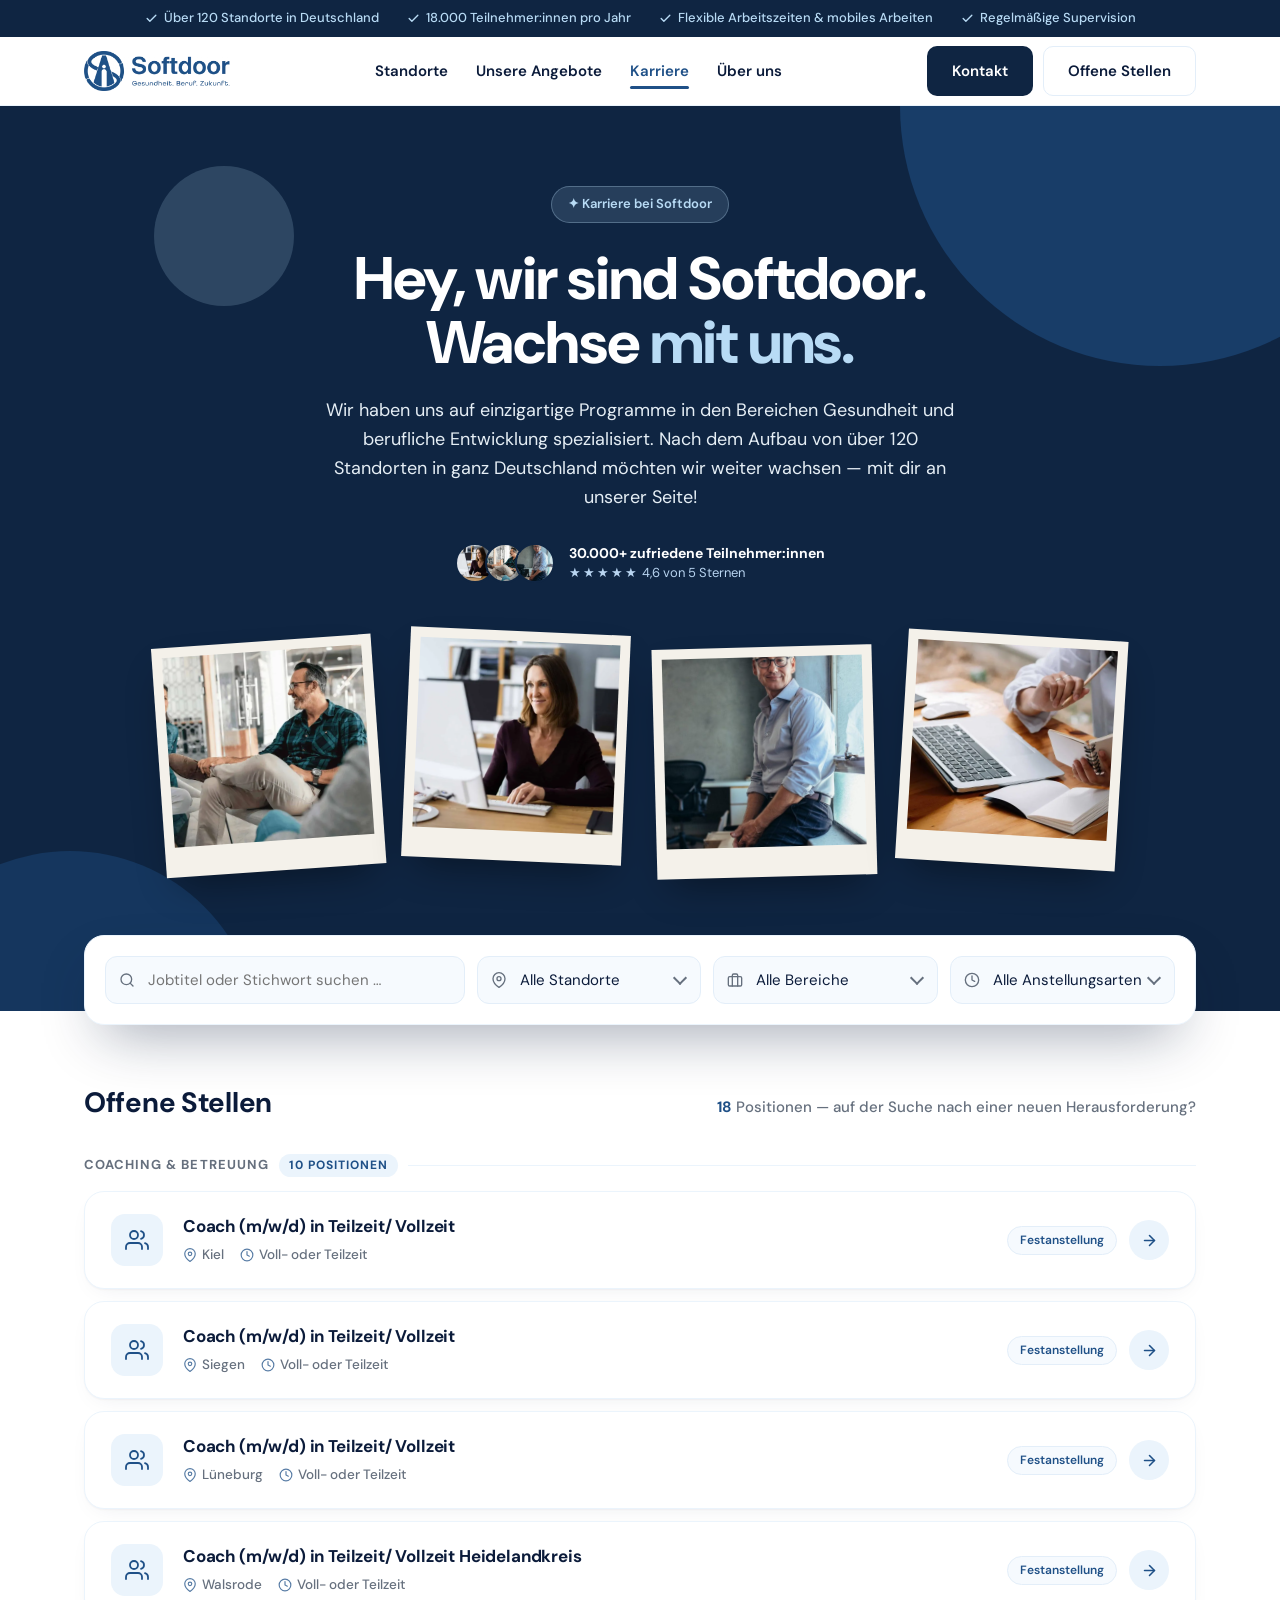
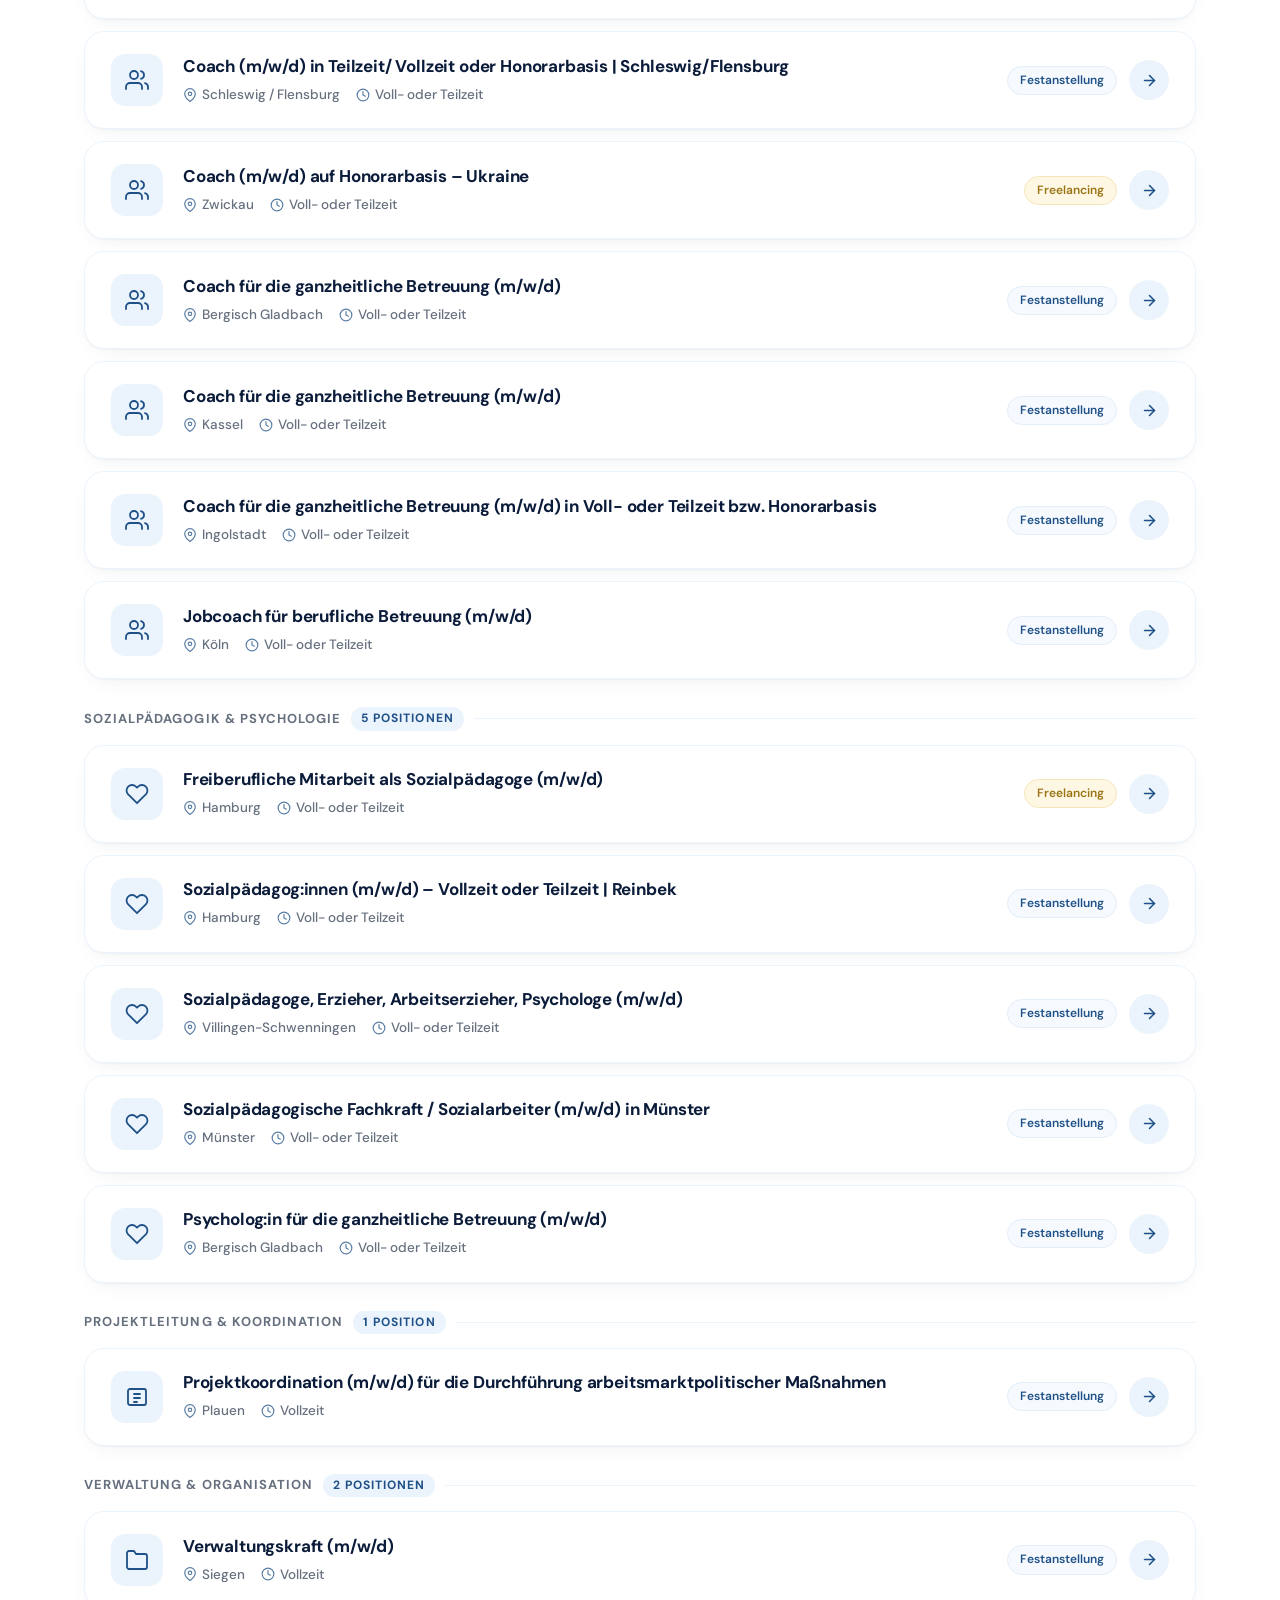
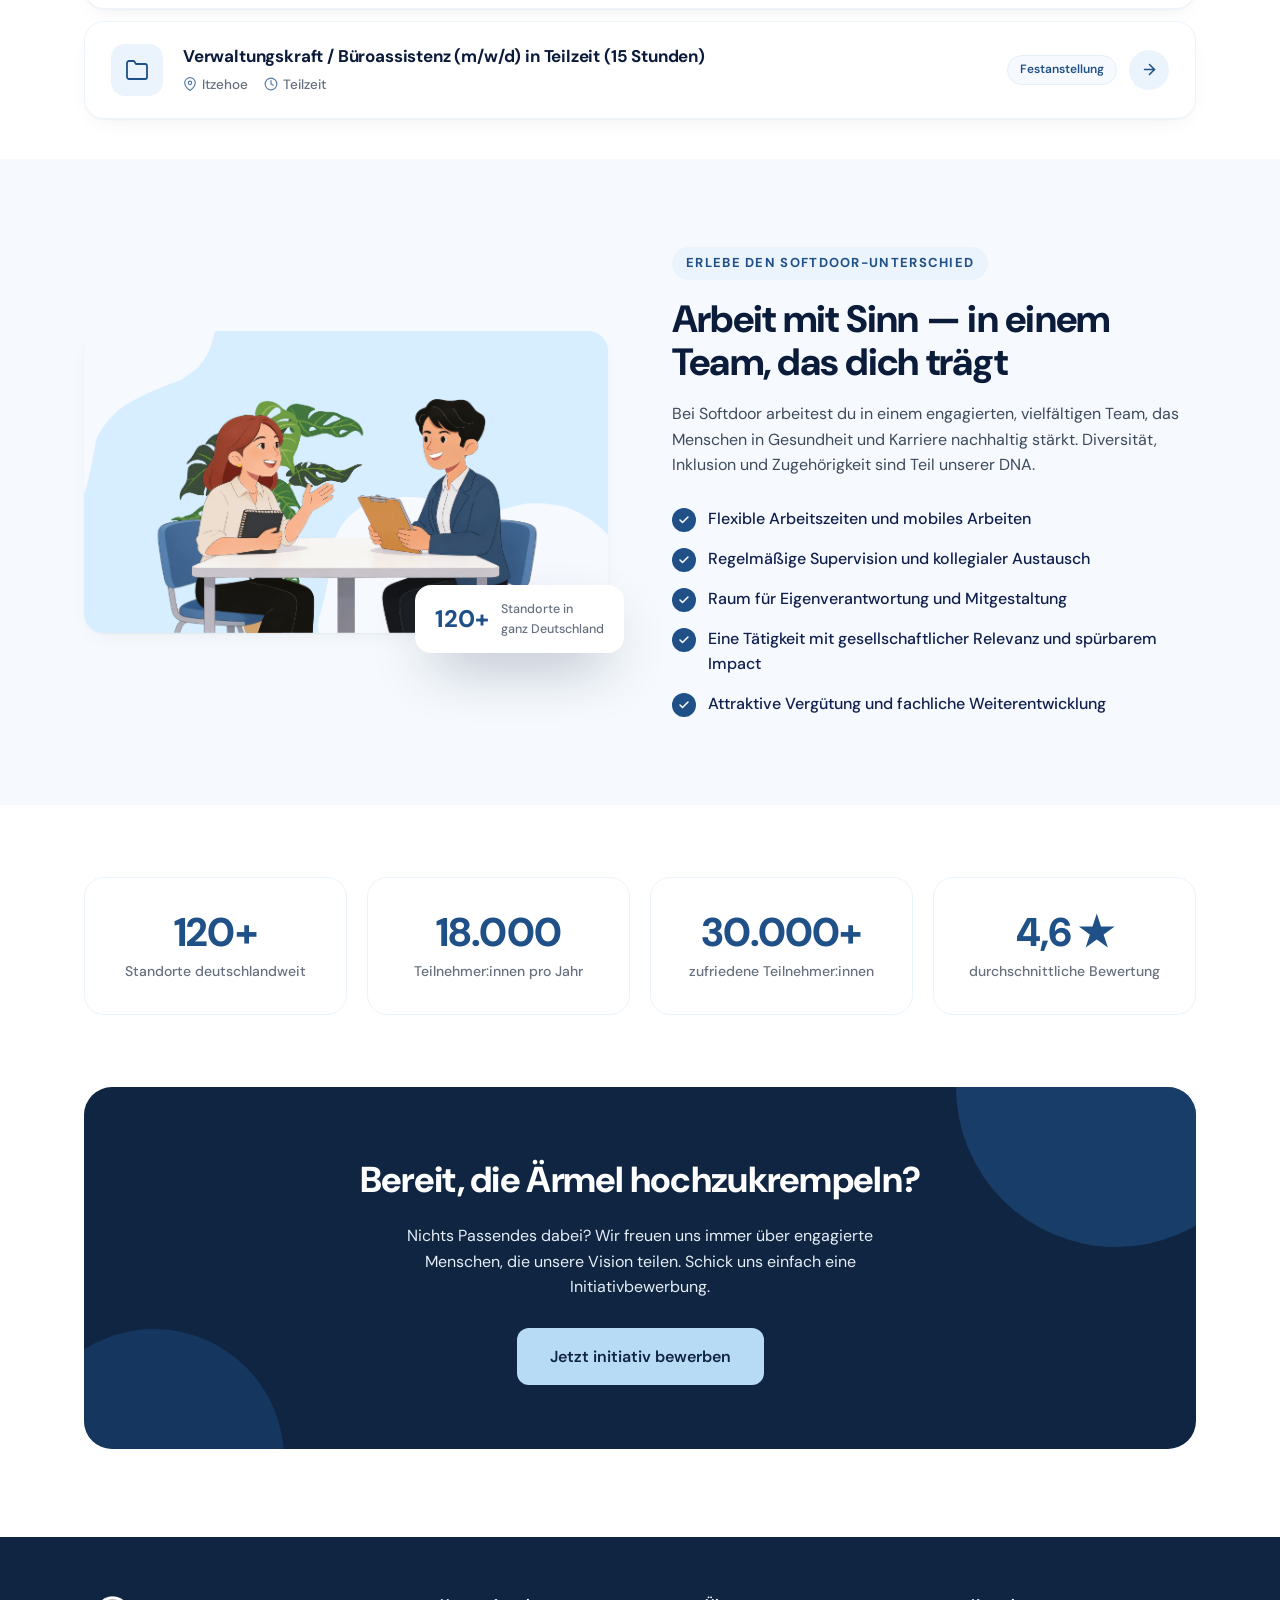
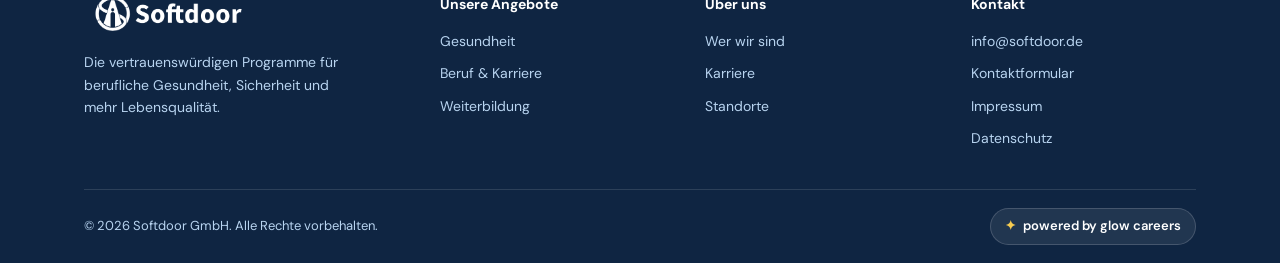
==== index.html @ ad505d50 "Softdoor Karriereseiten-Demo + Präsentation (Glow Careers) Co-Authored-By: Claude Fable 5 <noreply@a" ====
<!DOCTYPE html>
<html lang="de">
<head>
  <meta charset="UTF-8">
  <meta name="viewport" content="width=device-width, initial-scale=1.0">
  <title>Karriere bei Softdoor — Offene Stellen</title>
  <meta name="description" content="Werde Teil von Softdoor: Offene Stellen in Coaching, Sozialpädagogik, Psychologie und Verwaltung an über 120 Standorten in Deutschland.">
  <link rel="icon" type="image/png" href="assets/favicon.png">
  <link rel="preconnect" href="https://fonts.googleapis.com">
  <link rel="preconnect" href="https://fonts.gstatic.com" crossorigin>
  <link rel="stylesheet" href="https://fonts.googleapis.com/css2?family=DM+Sans:wght@400;500;600;700;800&display=swap">
  <link rel="stylesheet" href="styles.css">
</head>
<body>

  <!-- Topbar -->
  <div class="topbar">
    <div class="container">
      <span><svg viewBox="0 0 24 24" fill="none" stroke="currentColor" stroke-width="2.5" stroke-linecap="round" stroke-linejoin="round"><polyline points="20 6 9 17 4 12"/></svg> Über 120 Standorte in Deutschland</span>
      <span><svg viewBox="0 0 24 24" fill="none" stroke="currentColor" stroke-width="2.5" stroke-linecap="round" stroke-linejoin="round"><polyline points="20 6 9 17 4 12"/></svg> 18.000 Teilnehmer:innen pro Jahr</span>
      <span><svg viewBox="0 0 24 24" fill="none" stroke="currentColor" stroke-width="2.5" stroke-linecap="round" stroke-linejoin="round"><polyline points="20 6 9 17 4 12"/></svg> Flexible Arbeitszeiten &amp; mobiles Arbeiten</span>
      <span><svg viewBox="0 0 24 24" fill="none" stroke="currentColor" stroke-width="2.5" stroke-linecap="round" stroke-linejoin="round"><polyline points="20 6 9 17 4 12"/></svg> Regelmäßige Supervision</span>
    </div>
  </div>

  <!-- Navigation -->
  <nav class="nav">
    <div class="container">
      <a class="nav-logo" href="https://softdoor.de/" title="Zur Softdoor Hauptseite">
        <img src="assets/logo.webp" alt="Softdoor — Gesundheit. Beruf. Zukunft.">
      </a>
      <div class="nav-links">
        <a href="https://softdoor.de/standorte">Standorte</a>
        <a href="https://softdoor.de/unsere-angebote">Unsere Angebote</a>
        <a class="active" href="index.html">Karriere</a>
        <a href="https://softdoor.de/ueber-uns">Über uns</a>
      </div>
      <div class="nav-actions">
        <a class="btn btn-navy" href="https://softdoor.de/kontakt">Kontakt</a>
        <a class="btn btn-outline" href="#stellen">Offene Stellen</a>
      </div>
    </div>
  </nav>

  <!-- Hero -->
  <header class="hero">
    <div class="hero-circle c1"></div>
    <div class="hero-circle c2"></div>
    <div class="hero-circle c3"></div>
    <div class="container hero-inner">
      <span class="hero-badge">✦ Karriere bei Softdoor</span>
      <h1>Hey, wir sind Softdoor.<br>Wachse <em>mit uns.</em></h1>
      <p class="lead">Wir haben uns auf einzigartige Programme in den Bereichen Gesundheit und berufliche Entwicklung spezialisiert. Nach dem Aufbau von über 120 Standorten in ganz Deutschland möchten wir weiter wachsen — mit dir an unserer Seite!</p>
      <div class="hero-proof">
        <div class="hero-avatars">
          <img src="assets/team1.webp" alt="">
          <img src="assets/team2.webp" alt="">
          <img src="assets/team4.jpg" alt="">
        </div>
        <div class="hero-proof-text">
          <strong>30.000+ zufriedene Teilnehmer:innen</strong>
          <span class="stars">★★★★★</span> <span>4,6 von 5 Sternen</span>
        </div>
      </div>
      <div class="hero-photos">
        <div class="polaroid"><img src="assets/team2.webp" alt="Coaching-Gespräch bei Softdoor"></div>
        <div class="polaroid"><img src="assets/team1.webp" alt="Arbeiten bei Softdoor"></div>
        <div class="polaroid"><img src="assets/team4.jpg" alt="Softdoor Teammitglied"></div>
        <div class="polaroid"><img src="assets/team3.webp" alt="Softdoor Team"></div>
      </div>
    </div>
  </header>

  <!-- Filter -->
  <div class="container filterwrap" id="stellen">
    <div class="filterbar">
      <div class="field is-text">
        <svg viewBox="0 0 24 24" fill="none" stroke="currentColor" stroke-width="2" stroke-linecap="round" stroke-linejoin="round"><circle cx="11" cy="11" r="8"/><line x1="21" y1="21" x2="16.65" y2="16.65"/></svg>
        <input type="search" id="f-search" placeholder="Jobtitel oder Stichwort suchen …">
      </div>
      <div class="field">
        <svg viewBox="0 0 24 24" fill="none" stroke="currentColor" stroke-width="2" stroke-linecap="round" stroke-linejoin="round"><path d="M21 10c0 7-9 13-9 13s-9-6-9-13a9 9 0 0 1 18 0z"/><circle cx="12" cy="10" r="3"/></svg>
        <select id="f-city"><option value="">Alle Standorte</option></select>
      </div>
      <div class="field">
        <svg viewBox="0 0 24 24" fill="none" stroke="currentColor" stroke-width="2" stroke-linecap="round" stroke-linejoin="round"><rect x="2" y="7" width="20" height="14" rx="2"/><path d="M16 21V5a2 2 0 0 0-2-2h-4a2 2 0 0 0-2 2v16"/></svg>
        <select id="f-dept"><option value="">Alle Bereiche</option></select>
      </div>
      <div class="field">
        <svg viewBox="0 0 24 24" fill="none" stroke="currentColor" stroke-width="2" stroke-linecap="round" stroke-linejoin="round"><circle cx="12" cy="12" r="10"/><polyline points="12 6 12 12 16 14"/></svg>
        <select id="f-type"><option value="">Alle Anstellungsarten</option></select>
      </div>
    </div>
  </div>

  <!-- Stellenliste -->
  <main class="jobs-section">
    <div class="container">
      <div class="jobs-head">
        <h2>Offene Stellen</h2>
        <span class="jobs-count"><strong id="job-count">0</strong> Positionen — auf der Suche nach einer neuen Herausforderung?</span>
      </div>
      <div id="job-groups"></div>
      <div class="jobs-empty" id="jobs-empty" style="display:none">
        <strong>Keine passende Stelle gefunden</strong>
        Versuche es mit anderen Filtern — oder schick uns eine Initiativbewerbung.
      </div>
    </div>
  </main>

  <!-- Warum Softdoor -->
  <section class="benefits">
    <div class="container">
      <div class="benefits-art reveal">
        <img src="assets/illu-coaching.png" alt="Coaching bei Softdoor — Illustration">
        <div class="float-badge">
          <span class="num">120+</span>
          <span class="lbl">Standorte in<br>ganz Deutschland</span>
        </div>
      </div>
      <div class="reveal">
        <span class="kicker">Erlebe den Softdoor-Unterschied</span>
        <h2>Arbeit mit Sinn — in einem Team, das dich trägt</h2>
        <p>Bei Softdoor arbeitest du in einem engagierten, vielfältigen Team, das Menschen in Gesundheit und Karriere nachhaltig stärkt. Diversität, Inklusion und Zugehörigkeit sind Teil unserer DNA.</p>
        <ul class="check-list">
          <li><span class="check"><svg viewBox="0 0 24 24" fill="none" stroke="currentColor" stroke-width="3" stroke-linecap="round" stroke-linejoin="round"><polyline points="20 6 9 17 4 12"/></svg></span> Flexible Arbeitszeiten und mobiles Arbeiten</li>
          <li><span class="check"><svg viewBox="0 0 24 24" fill="none" stroke="currentColor" stroke-width="3" stroke-linecap="round" stroke-linejoin="round"><polyline points="20 6 9 17 4 12"/></svg></span> Regelmäßige Supervision und kollegialer Austausch</li>
          <li><span class="check"><svg viewBox="0 0 24 24" fill="none" stroke="currentColor" stroke-width="3" stroke-linecap="round" stroke-linejoin="round"><polyline points="20 6 9 17 4 12"/></svg></span> Raum für Eigenverantwortung und Mitgestaltung</li>
          <li><span class="check"><svg viewBox="0 0 24 24" fill="none" stroke="currentColor" stroke-width="3" stroke-linecap="round" stroke-linejoin="round"><polyline points="20 6 9 17 4 12"/></svg></span> Eine Tätigkeit mit gesellschaftlicher Relevanz und spürbarem Impact</li>
          <li><span class="check"><svg viewBox="0 0 24 24" fill="none" stroke="currentColor" stroke-width="3" stroke-linecap="round" stroke-linejoin="round"><polyline points="20 6 9 17 4 12"/></svg></span> Attraktive Vergütung und fachliche Weiterentwicklung</li>
        </ul>
      </div>
    </div>
  </section>

  <!-- Zahlen -->
  <section class="stats">
    <div class="container">
      <div class="stat reveal"><div class="num">120+</div><div class="lbl">Standorte deutschlandweit</div></div>
      <div class="stat reveal"><div class="num">18.000</div><div class="lbl">Teilnehmer:innen pro Jahr</div></div>
      <div class="stat reveal"><div class="num">30.000+</div><div class="lbl">zufriedene Teilnehmer:innen</div></div>
      <div class="stat reveal"><div class="num">4,6 ★</div><div class="lbl">durchschnittliche Bewertung</div></div>
    </div>
  </section>

  <!-- CTA -->
  <section class="cta-band">
    <div class="container">
      <div class="cta-card reveal">
        <div class="hero-circle c1"></div>
        <div class="hero-circle c2"></div>
        <h2>Bereit, die Ärmel hochzukrempeln?</h2>
        <p>Nichts Passendes dabei? Wir freuen uns immer über engagierte Menschen, die unsere Vision teilen. Schick uns einfach eine Initiativbewerbung.</p>
        <a class="btn btn-light btn-lg" href="stelle.html?id=coach-kiel">Jetzt initiativ bewerben</a>
      </div>
    </div>
  </section>

  <!-- Footer -->
  <footer class="footer">
    <div class="container">
      <div class="footer-grid">
        <div class="footer-logo">
          <img src="assets/logo-white.webp" alt="Softdoor">
          <p>Die vertrauenswürdigen Programme für berufliche Gesundheit, Sicherheit und mehr Lebensqualität.</p>
        </div>
        <div>
          <h4>Unsere Angebote</h4>
          <ul>
            <li><a href="https://softdoor.de/gesundheit">Gesundheit</a></li>
            <li><a href="https://softdoor.de/beruf-karriere">Beruf &amp; Karriere</a></li>
            <li><a href="https://softdoor.de/weiterbildung">Weiterbildung</a></li>
          </ul>
        </div>
        <div>
          <h4>Über uns</h4>
          <ul>
            <li><a href="https://softdoor.de/ueber-uns">Wer wir sind</a></li>
            <li><a href="index.html">Karriere</a></li>
            <li><a href="https://softdoor.de/standorte">Standorte</a></li>
          </ul>
        </div>
        <div>
          <h4>Kontakt</h4>
          <ul>
            <li><a href="mailto:info@softdoor.de">info@softdoor.de</a></li>
            <li><a href="https://softdoor.de/kontakt">Kontaktformular</a></li>
            <li><a href="https://softdoor.de/impressum">Impressum</a></li>
            <li><a href="https://softdoor.de/datenschutz">Datenschutz</a></li>
          </ul>
        </div>
      </div>
      <div class="footer-bottom">
        <span>© 2026 Softdoor GmbH. Alle Rechte vorbehalten.</span>
        <span class="powered"><span class="spark">✦</span> powered by glow careers</span>
      </div>
    </div>
  </footer>

  <script src="jobs.js"></script>
  <script>
    /* ---- Filter befüllen ---- */
    const els = {
      search: document.getElementById("f-search"),
      city: document.getElementById("f-city"),
      dept: document.getElementById("f-dept"),
      type: document.getElementById("f-type"),
      groups: document.getElementById("job-groups"),
      count: document.getElementById("job-count"),
      empty: document.getElementById("jobs-empty")
    };

    [...new Set(JOBS.map(j => j.city))].sort().forEach(c => els.city.add(new Option(c, c)));
    DEPT_ORDER.forEach(d => els.dept.add(new Option(d, d)));
    [...new Set(JOBS.map(j => j.type))].sort().forEach(t => els.type.add(new Option(t, t)));

    const PIN = '<svg viewBox="0 0 24 24" fill="none" stroke="currentColor" stroke-width="2" stroke-linecap="round" stroke-linejoin="round"><path d="M21 10c0 7-9 13-9 13s-9-6-9-13a9 9 0 0 1 18 0z"/><circle cx="12" cy="10" r="3"/></svg>';
    const CLOCK = '<svg viewBox="0 0 24 24" fill="none" stroke="currentColor" stroke-width="2" stroke-linecap="round" stroke-linejoin="round"><circle cx="12" cy="12" r="10"/><polyline points="12 6 12 12 16 14"/></svg>';
    const ARROW = '<svg viewBox="0 0 24 24" fill="none" stroke="currentColor" stroke-width="2.2" stroke-linecap="round" stroke-linejoin="round"><line x1="5" y1="12" x2="19" y2="12"/><polyline points="12 5 19 12 12 19"/></svg>';

    function matches(job) {
      const q = els.search.value.trim().toLowerCase();
      if (q && !(job.title + " " + job.city + " " + job.dept).toLowerCase().includes(q)) return false;
      if (els.city.value && job.city !== els.city.value) return false;
      if (els.dept.value && job.dept !== els.dept.value) return false;
      if (els.type.value && job.type !== els.type.value) return false;
      return true;
    }

    function render() {
      const visible = JOBS.filter(matches);
      els.count.textContent = visible.length;
      els.empty.style.display = visible.length ? "none" : "block";
      els.groups.innerHTML = DEPT_ORDER.map(dept => {
        const jobs = visible.filter(j => j.dept === dept);
        if (!jobs.length) return "";
        return `
          <div class="dept-group">
            <div class="dept-title">${dept} <span class="pill">${jobs.length} ${jobs.length === 1 ? "Position" : "Positionen"}</span></div>
            <div class="job-list">
              ${jobs.map((j, i) => `
                <a class="job-card" href="stelle.html?id=${j.id}" style="animation-delay:${Math.min(i * 60, 360)}ms">
                  <span class="job-card-icon">${DEPT_ICONS[j.dept]}</span>
                  <span class="job-card-body">
                    <h3>${j.title}</h3>
                    <span class="job-meta">
                      <span>${PIN} ${j.city}</span>
                      <span>${CLOCK} ${j.schedule}</span>
                    </span>
                  </span>
                  <span class="job-card-cta">
                    <span class="tag ${j.type === "Freelancing" ? "freelance" : ""}">${j.type}</span>
                    <span class="job-arrow">${ARROW}</span>
                  </span>
                </a>`).join("")}
            </div>
          </div>`;
      }).join("");
    }

    ["input", "change"].forEach(ev => {
      els.search.addEventListener(ev, render);
      [els.city, els.dept, els.type].forEach(s => s.addEventListener(ev, render));
    });
    render();

    /* ---- Scroll-Reveal ---- */
    const io = new IntersectionObserver(entries => {
      entries.forEach(e => { if (e.isIntersecting) { e.target.classList.add("in"); io.unobserve(e.target); } });
    }, { threshold: 0.15 });
    document.querySelectorAll(".reveal").forEach(el => io.observe(el));
  </script>
</body>
</html>
---- styles.css ----
/* ==========================================================================
   Softdoor Karriere — powered by glow careers
   CI-Quelle: softdoor.de (DM Sans, Brand-Blau #1F5087, Navy #0F2542)
   ========================================================================== */

:root {
  --navy: #0F2542;
  --navy-deep: #0B1B36;
  --primary: #1F5087;
  --primary-dark: #17406E;
  --heading: #0B1B3A;
  --ink: #0F1F4E;
  --body: #3D4A5C;
  --muted: #66707E;
  --accent: #B8D4F0;
  --accent-soft: #B8DBF5;
  --line: #E3EEF9;
  --line-soft: #EBF4FC;
  --surface: #F6FAFE;
  --surface-alt: #F0F4F8;
  --gold: #F7CC51;
  --white: #FFFFFF;
  --text-on-dark: #E5EEF5;
  --radius-card: 20px;
  --radius-btn: 10px;
  --shadow-card: 0 1px 2px rgba(15, 37, 66, 0.04), 0 8px 24px -12px rgba(15, 37, 66, 0.10);
  --shadow-card-hover: 0 2px 4px rgba(15, 37, 66, 0.05), 0 20px 40px -16px rgba(31, 80, 135, 0.28);
  --shadow-pop: 0 24px 60px -20px rgba(11, 27, 58, 0.45);
  --font: "DM Sans", -apple-system, BlinkMacSystemFont, "Segoe UI", sans-serif;
}

* { margin: 0; padding: 0; box-sizing: border-box; }

html { scroll-behavior: smooth; }

body {
  font-family: var(--font);
  color: var(--ink);
  background: var(--white);
  line-height: 1.6;
  -webkit-font-smoothing: antialiased;
}

img { max-width: 100%; display: block; }
a { color: inherit; text-decoration: none; }
button { font-family: inherit; cursor: pointer; }

.container { max-width: 1160px; margin: 0 auto; padding: 0 24px; }

/* --------------------------------------------------------------------------
   Topbar
   -------------------------------------------------------------------------- */
.topbar {
  background: var(--navy);
  color: var(--accent-soft);
  font-size: 13px;
  font-weight: 500;
}
.topbar .container {
  display: flex;
  justify-content: center;
  gap: 28px;
  padding: 8px 24px;
  flex-wrap: wrap;
}
.topbar span { display: inline-flex; align-items: center; gap: 6px; white-space: nowrap; }
.topbar svg { width: 13px; height: 13px; flex-shrink: 0; }

/* --------------------------------------------------------------------------
   Navigation
   -------------------------------------------------------------------------- */
.nav {
  background: var(--white);
  border-bottom: 1px solid var(--line-soft);
  position: sticky;
  top: 0;
  z-index: 50;
}
.nav .container {
  display: flex;
  align-items: center;
  justify-content: space-between;
  height: 68px;
  gap: 24px;
}
.nav-logo img { height: 40px; width: auto; }
.nav-links { display: flex; gap: 28px; font-weight: 600; font-size: 15px; color: var(--heading); }
.nav-links a { position: relative; padding: 4px 0; transition: color .2s; }
.nav-links a:hover { color: var(--primary); }
.nav-links a.active { color: var(--primary); }
.nav-links a.active::after {
  content: ""; position: absolute; left: 0; right: 0; bottom: -2px;
  height: 3px; border-radius: 2px; background: var(--primary);
}
.nav-actions { display: flex; gap: 10px; align-items: center; }

/* --------------------------------------------------------------------------
   Buttons
   -------------------------------------------------------------------------- */
.btn {
  display: inline-flex;
  align-items: center;
  justify-content: center;
  gap: 8px;
  border-radius: var(--radius-btn);
  font-weight: 600;
  font-size: 15px;
  padding: 12px 24px;
  border: 1.5px solid transparent;
  transition: all .2s ease;
  white-space: nowrap;
}
.btn svg { width: 16px; height: 16px; }
.btn-primary { background: var(--primary); color: #fff; }
.btn-primary:hover { background: var(--primary-dark); transform: translateY(-1px); box-shadow: 0 8px 20px -8px rgba(31,80,135,.5); }
.btn-navy { background: var(--navy); color: #fff; }
.btn-navy:hover { background: var(--navy-deep); }
.btn-outline { background: var(--white); border-color: var(--line); color: var(--heading); }
.btn-outline:hover { border-color: var(--primary); color: var(--primary); }
.btn-light { background: var(--accent-soft); color: var(--navy); }
.btn-light:hover { background: #A5D0F0; transform: translateY(-1px); }
.btn-ghost-dark { background: rgba(255,255,255,.08); color: #fff; border-color: rgba(255,255,255,.25); }
.btn-ghost-dark:hover { background: rgba(255,255,255,.16); }
.btn-lg { padding: 15px 32px; font-size: 16px; border-radius: 12px; }

/* --------------------------------------------------------------------------
   Hero (Listenansicht)
   -------------------------------------------------------------------------- */
.hero {
  background: var(--navy);
  color: #fff;
  position: relative;
  overflow: hidden;
  padding: 80px 0 150px;
}
.hero-circle {
  position: absolute;
  border-radius: 50%;
  background: var(--primary);
  opacity: .55;
  pointer-events: none;
}
.hero-circle.c1 { width: 520px; height: 520px; top: -260px; right: -140px; }
.hero-circle.c2 { width: 380px; height: 380px; bottom: -220px; left: -120px; opacity: .4; }
.hero-circle.c3 { width: 140px; height: 140px; top: 60px; left: 12%; opacity: .18; background: var(--accent-soft); }
.hero-inner { position: relative; z-index: 2; text-align: center; }
.hero-badge {
  display: inline-flex; align-items: center; gap: 8px;
  background: rgba(184, 219, 245, .14);
  border: 1px solid rgba(184, 219, 245, .3);
  color: var(--accent-soft);
  font-size: 13px; font-weight: 600;
  padding: 7px 16px; border-radius: 999px;
  margin-bottom: 24px;
  animation: fadeUp .6s ease both;
}
.hero h1 {
  font-size: clamp(38px, 6vw, 60px);
  font-weight: 800;
  letter-spacing: -0.02em;
  line-height: 1.08;
  margin-bottom: 20px;
  animation: fadeUp .6s .08s ease both;
}
.hero h1 em { font-style: normal; color: var(--accent-soft); }
.hero p.lead {
  max-width: 640px; margin: 0 auto 32px;
  font-size: 18px; color: var(--text-on-dark);
  animation: fadeUp .6s .16s ease both;
}
.hero-proof {
  display: flex; justify-content: center; align-items: center; gap: 14px;
  flex-wrap: wrap; margin-bottom: 48px;
  animation: fadeUp .6s .24s ease both;
}
.hero-avatars { display: flex; }
.hero-avatars img {
  width: 40px; height: 40px; border-radius: 50%;
  border: 2px solid var(--navy); object-fit: cover;
  margin-left: -10px;
}
.hero-avatars img:first-child { margin-left: 0; }
.hero-proof-text { text-align: left; font-size: 13px; line-height: 1.4; }
.hero-proof-text strong { display: block; font-size: 14px; }
.stars { color: var(--gold); letter-spacing: 2px; font-size: 13px; }
.hero-proof-text span { color: var(--accent); }

/* Polaroid-Fotostreifen (wie softdoor.de/karriere) */
.hero-photos {
  display: flex; justify-content: center; gap: 28px;
  margin-top: 8px;
  animation: fadeUp .7s .32s ease both;
}
.polaroid {
  background: #F4F1EA;
  padding: 10px 10px 30px;
  box-shadow: 0 18px 40px -14px rgba(0,0,0,.45);
  transition: transform .35s ease;
}
.polaroid img { width: 200px; height: 190px; object-fit: cover; }
.polaroid:nth-child(1) { transform: rotate(-4deg) translateY(10px); }
.polaroid:nth-child(2) { transform: rotate(2.5deg); }
.polaroid:nth-child(3) { transform: rotate(-1.5deg) translateY(16px); }
.polaroid:nth-child(4) { transform: rotate(3.5deg) translateY(4px); }
.polaroid:hover { transform: rotate(0) translateY(-6px) scale(1.04); z-index: 3; }

/* --------------------------------------------------------------------------
   Filterbar (überlappt Hero)
   -------------------------------------------------------------------------- */
.filterwrap { position: relative; z-index: 10; margin-top: -76px; }
.filterbar {
  background: var(--white);
  border: 1px solid var(--line-soft);
  border-radius: var(--radius-card);
  box-shadow: var(--shadow-pop);
  padding: 20px;
  display: grid;
  grid-template-columns: 1.6fr 1fr 1fr 1fr;
  gap: 12px;
}
.field { position: relative; }
.field svg {
  position: absolute; left: 14px; top: 50%; transform: translateY(-50%);
  width: 16px; height: 16px; color: var(--muted); pointer-events: none;
}
.field input, .field select {
  width: 100%;
  font-family: inherit;
  font-size: 15px;
  color: var(--heading);
  border: 1.5px solid var(--line);
  border-radius: 12px;
  padding: 13px 14px 13px 42px;
  background: var(--surface);
  outline: none;
  transition: border-color .2s, background .2s;
  appearance: none;
}
.field select { cursor: pointer; }
.field input:focus, .field select:focus { border-color: var(--primary); background: #fff; }
.field::after {
  /* Select-Pfeil */
  content: ""; position: absolute; right: 16px; top: 50%;
  width: 8px; height: 8px;
  border-right: 2px solid var(--muted); border-bottom: 2px solid var(--muted);
  transform: translateY(-70%) rotate(45deg);
  pointer-events: none;
}
.field.is-text::after { display: none; }

/* --------------------------------------------------------------------------
   Stellenliste
   -------------------------------------------------------------------------- */
.jobs-section { padding: 56px 0 40px; background: var(--white); }
.jobs-head {
  display: flex; align-items: baseline; justify-content: space-between;
  gap: 16px; margin-bottom: 8px; flex-wrap: wrap;
}
.jobs-head h2 { font-size: 28px; font-weight: 700; letter-spacing: -0.01em; color: var(--heading); }
.jobs-count { color: var(--muted); font-size: 15px; font-weight: 500; }
.jobs-count strong { color: var(--primary); }

.dept-group { margin-top: 28px; }
.dept-title {
  display: flex; align-items: center; gap: 10px;
  font-size: 13px; font-weight: 700; text-transform: uppercase;
  letter-spacing: .08em; color: var(--muted);
  margin-bottom: 14px;
}
.dept-title::after { content: ""; flex: 1; height: 1px; background: var(--line-soft); }
.dept-title .pill {
  background: var(--line-soft); color: var(--primary);
  border-radius: 999px; padding: 2px 10px; font-size: 12px;
}

.job-list { display: flex; flex-direction: column; gap: 12px; }
.job-card {
  display: flex; align-items: center; gap: 20px;
  background: var(--white);
  border: 1.5px solid var(--line-soft);
  border-radius: var(--radius-card);
  padding: 22px 26px;
  box-shadow: var(--shadow-card);
  transition: transform .22s ease, box-shadow .22s ease, border-color .22s ease;
  animation: fadeUp .5s ease both;
}
.job-card:hover {
  transform: translateY(-3px);
  border-color: var(--accent);
  box-shadow: var(--shadow-card-hover);
}
.job-card-icon {
  width: 52px; height: 52px; flex-shrink: 0;
  border-radius: 14px;
  background: var(--line-soft);
  color: var(--primary);
  display: flex; align-items: center; justify-content: center;
}
.job-card-icon svg { width: 24px; height: 24px; }
.job-card-body { flex: 1; min-width: 0; }
.job-card h3 {
  font-size: 17px; font-weight: 700; color: var(--heading);
  letter-spacing: -0.01em; line-height: 1.35; margin-bottom: 6px;
  transition: color .2s;
}
.job-card:hover h3 { color: var(--primary); }
.job-meta { display: flex; gap: 16px; flex-wrap: wrap; font-size: 13.5px; color: var(--muted); font-weight: 500; }
.job-meta span { display: inline-flex; align-items: center; gap: 5px; }
.job-meta svg { width: 14px; height: 14px; color: var(--primary); opacity: .75; }
.job-card-cta {
  display: flex; align-items: center; gap: 12px; flex-shrink: 0;
}
.tag {
  font-size: 12px; font-weight: 600;
  padding: 4px 12px; border-radius: 999px;
  background: var(--surface); color: var(--primary);
  border: 1px solid var(--line);
  white-space: nowrap;
}
.tag.freelance { background: #FEF7E4; color: #9A7415; border-color: #F5E5B8; }
.job-arrow {
  width: 40px; height: 40px; border-radius: 50%;
  background: var(--line-soft); color: var(--primary);
  display: flex; align-items: center; justify-content: center;
  transition: background .2s, color .2s, transform .2s;
}
.job-arrow svg { width: 17px; height: 17px; }
.job-card:hover .job-arrow { background: var(--primary); color: #fff; transform: translateX(3px); }

.jobs-empty {
  text-align: center; padding: 64px 24px; color: var(--muted);
  border: 1.5px dashed var(--line); border-radius: var(--radius-card);
  margin-top: 28px;
}
.jobs-empty strong { display: block; color: var(--heading); font-size: 18px; margin-bottom: 6px; }

/* --------------------------------------------------------------------------
   Benefits
   -------------------------------------------------------------------------- */
.benefits { background: var(--surface); padding: 88px 0; position: relative; overflow: hidden; }
.benefits .container { display: grid; grid-template-columns: 1fr 1fr; gap: 64px; align-items: center; }
.benefits-art { position: relative; }
.benefits-art img { border-radius: var(--radius-card); box-shadow: var(--shadow-card); }
.benefits-art .float-badge {
  position: absolute; right: -16px; bottom: -20px;
  background: var(--white); border-radius: 16px;
  box-shadow: var(--shadow-pop);
  padding: 14px 20px;
  display: flex; align-items: center; gap: 12px;
}
.float-badge .num { font-size: 24px; font-weight: 800; color: var(--primary); line-height: 1; }
.float-badge .lbl { font-size: 12.5px; color: var(--muted); font-weight: 500; }
.kicker {
  display: inline-block;
  font-size: 13px; font-weight: 700; text-transform: uppercase;
  letter-spacing: .1em; color: var(--primary);
  background: var(--line-soft);
  padding: 6px 14px; border-radius: 999px;
  margin-bottom: 18px;
}
.benefits h2, .section-head h2 {
  font-size: clamp(28px, 4vw, 38px); font-weight: 800;
  letter-spacing: -0.02em; line-height: 1.15; color: var(--heading);
  margin-bottom: 16px;
}
.benefits > .container > div > p { color: var(--body); margin-bottom: 28px; }
.check-list { list-style: none; display: flex; flex-direction: column; gap: 14px; }
.check-list li { display: flex; gap: 12px; align-items: flex-start; font-weight: 500; color: var(--ink); }
.check-list .check {
  width: 24px; height: 24px; border-radius: 50%; flex-shrink: 0;
  background: var(--primary); color: #fff;
  display: flex; align-items: center; justify-content: center;
  margin-top: 2px;
}
.check-list .check svg { width: 12px; height: 12px; }

/* --------------------------------------------------------------------------
   Zahlen
   -------------------------------------------------------------------------- */
.stats { padding: 72px 0; }
.stats .container {
  display: grid; grid-template-columns: repeat(4, 1fr); gap: 20px;
}
.stat {
  text-align: center; padding: 32px 16px;
  background: var(--white); border: 1.5px solid var(--line-soft);
  border-radius: var(--radius-card);
  transition: transform .22s, box-shadow .22s;
}
.stat:hover { transform: translateY(-4px); box-shadow: var(--shadow-card-hover); }
.stat .num { font-size: 40px; font-weight: 800; letter-spacing: -0.02em; color: var(--primary); line-height: 1.1; }
.stat .lbl { font-size: 14px; color: var(--muted); font-weight: 500; margin-top: 6px; }

/* --------------------------------------------------------------------------
   CTA-Band
   -------------------------------------------------------------------------- */
.cta-band { padding: 0 0 88px; }
.cta-card {
  background: var(--navy);
  border-radius: 28px;
  color: #fff;
  padding: 64px 48px;
  text-align: center;
  position: relative;
  overflow: hidden;
}
.cta-card .hero-circle.c1 { width: 320px; height: 320px; top: -160px; right: -80px; }
.cta-card .hero-circle.c2 { width: 260px; height: 260px; bottom: -140px; left: -60px; }
.cta-card h2 {
  position: relative; z-index: 2;
  font-size: clamp(26px, 4vw, 36px); font-weight: 800; letter-spacing: -0.02em;
  margin-bottom: 14px;
}
.cta-card p { position: relative; z-index: 2; color: var(--text-on-dark); max-width: 540px; margin: 0 auto 28px; }
.cta-card .btn { position: relative; z-index: 2; }

/* --------------------------------------------------------------------------
   Footer
   -------------------------------------------------------------------------- */
.footer { background: var(--navy); color: var(--text-on-dark); padding: 56px 0 0; }
.footer-grid {
  display: grid; grid-template-columns: 1.4fr 1fr 1fr 1fr; gap: 40px;
  padding-bottom: 40px;
}
.footer-logo img { height: 42px; width: auto; margin-bottom: 16px; }
.footer p { font-size: 14px; color: var(--accent); max-width: 280px; }
.footer h4 { font-size: 14px; font-weight: 700; color: #fff; margin-bottom: 14px; }
.footer ul { list-style: none; display: flex; flex-direction: column; gap: 10px; font-size: 14px; }
.footer ul a { color: var(--accent); transition: color .2s; }
.footer ul a:hover { color: #fff; }
.footer-bottom {
  border-top: 1px solid rgba(255,255,255,.12);
  padding: 18px 0;
  display: flex; justify-content: space-between; align-items: center; gap: 16px;
  font-size: 13px; color: var(--accent);
  flex-wrap: wrap;
}
.powered {
  display: inline-flex; align-items: center; gap: 7px;
  font-weight: 600; color: #fff;
  background: rgba(255,255,255,.08);
  border: 1px solid rgba(255,255,255,.16);
  padding: 7px 14px; border-radius: 999px;
  font-size: 13px;
}
.powered .spark { color: var(--gold); }

/* --------------------------------------------------------------------------
   Detailseite
   -------------------------------------------------------------------------- */
.job-hero {
  background: var(--navy); color: #fff;
  position: relative; overflow: hidden;
  padding: 48px 0 120px;
}
.breadcrumb {
  display: inline-flex; align-items: center; gap: 8px;
  color: var(--accent-soft); font-size: 14px; font-weight: 600;
  margin-bottom: 28px; position: relative; z-index: 2;
  transition: color .2s;
}
.breadcrumb:hover { color: #fff; }
.breadcrumb svg { width: 15px; height: 15px; }
.job-hero-inner { position: relative; z-index: 2; max-width: 780px; }
.job-hero .dept-badge {
  display: inline-block;
  background: rgba(184, 219, 245, .14);
  border: 1px solid rgba(184, 219, 245, .3);
  color: var(--accent-soft);
  font-size: 13px; font-weight: 600;
  padding: 6px 14px; border-radius: 999px;
  margin-bottom: 18px;
}
.job-hero h1 {
  font-size: clamp(30px, 4.6vw, 46px);
  font-weight: 800; letter-spacing: -0.02em; line-height: 1.12;
  margin-bottom: 20px;
}
.job-hero .job-meta { font-size: 15px; color: var(--text-on-dark); gap: 22px; }
.job-hero .job-meta svg { color: var(--accent-soft); opacity: 1; }

.job-layout {
  position: relative; z-index: 5;
  margin-top: -64px;
  display: grid;
  grid-template-columns: 1fr 360px;
  gap: 28px;
  align-items: start;
  padding-bottom: 72px;
}
.job-content {
  background: var(--white);
  border: 1px solid var(--line-soft);
  border-radius: var(--radius-card);
  box-shadow: var(--shadow-pop);
  padding: 48px;
}
.job-content section + section { margin-top: 44px; }
.job-content h2 {
  display: flex; align-items: center; gap: 12px;
  font-size: 22px; font-weight: 700; letter-spacing: -0.01em;
  color: var(--heading); margin-bottom: 20px;
}
.h-icon {
  width: 38px; height: 38px; border-radius: 12px; flex-shrink: 0;
  background: var(--line-soft); color: var(--primary);
  display: flex; align-items: center; justify-content: center;
}
.h-icon svg { width: 18px; height: 18px; }
.job-content .check-list li { color: var(--body); }
.job-content .about p { color: var(--body); margin-bottom: 14px; }
.about-quote {
  border-left: 3px solid var(--accent);
  background: var(--surface);
  border-radius: 0 14px 14px 0;
  padding: 18px 22px;
  color: var(--ink); font-weight: 500;
  margin: 20px 0;
}

/* Sidebar */
.job-side { display: flex; flex-direction: column; gap: 20px; position: sticky; top: 92px; }
.side-card {
  background: var(--white);
  border: 1px solid var(--line-soft);
  border-radius: var(--radius-card);
  box-shadow: var(--shadow-card);
  padding: 28px;
}
.side-card.apply { background: var(--navy); color: #fff; border: none; position: relative; overflow: hidden; }
.side-card.apply .hero-circle { width: 220px; height: 220px; top: -110px; right: -70px; opacity: .5; }
.side-card.apply h3 { position: relative; font-size: 19px; font-weight: 700; margin-bottom: 8px; }
.side-card.apply p { position: relative; font-size: 14px; color: var(--text-on-dark); margin-bottom: 20px; }
.side-card.apply .btn { width: 100%; position: relative; }
.side-card.apply .apply-note {
  position: relative; text-align: center;
  font-size: 12.5px; color: var(--accent);
  margin: 12px 0 0;
}
.facts { list-style: none; display: flex; flex-direction: column; gap: 0; }
.facts li {
  display: flex; align-items: center; gap: 14px;
  padding: 13px 0; font-size: 14.5px;
}
.facts li + li { border-top: 1px solid var(--line-soft); }
.facts .f-icon {
  width: 38px; height: 38px; border-radius: 12px; flex-shrink: 0;
  background: var(--surface); color: var(--primary);
  display: flex; align-items: center; justify-content: center;
}
.facts .f-icon svg { width: 17px; height: 17px; }
.facts .lbl { color: var(--muted); font-size: 12.5px; display: block; line-height: 1.3; }
.facts strong { color: var(--heading); font-weight: 600; }
.side-card h4 { font-size: 15px; font-weight: 700; color: var(--heading); margin-bottom: 16px; }
.contact-person { display: flex; align-items: center; gap: 14px; }
.contact-person img { width: 56px; height: 56px; border-radius: 50%; object-fit: cover; }
.contact-person strong { display: block; color: var(--heading); font-size: 15px; }
.contact-person span { font-size: 13px; color: var(--muted); }
.contact-links { display: flex; gap: 8px; margin-top: 16px; }
.contact-links a {
  flex: 1; text-align: center; font-size: 13.5px; font-weight: 600;
  border: 1.5px solid var(--line); border-radius: 10px; padding: 9px 8px;
  color: var(--primary); transition: all .2s;
}
.contact-links a:hover { border-color: var(--primary); background: var(--surface); }

/* Bewerbungsprozess */
.process { background: var(--surface); padding: 80px 0; }
.section-head { text-align: center; max-width: 620px; margin: 0 auto 48px; }
.section-head p { color: var(--body); }
.steps { display: grid; grid-template-columns: repeat(4, 1fr); gap: 20px; }
.step {
  background: var(--white); border: 1.5px solid var(--line-soft);
  border-radius: var(--radius-card); padding: 28px 24px;
  position: relative;
  transition: transform .22s, box-shadow .22s;
}
.step:hover { transform: translateY(-4px); box-shadow: var(--shadow-card-hover); }
.step .n {
  width: 40px; height: 40px; border-radius: 50%;
  background: var(--primary); color: #fff;
  font-weight: 700; font-size: 16px;
  display: flex; align-items: center; justify-content: center;
  margin-bottom: 16px;
}
.step h3 { font-size: 16.5px; font-weight: 700; color: var(--heading); margin-bottom: 6px; }
.step p { font-size: 14px; color: var(--body); }

/* Weitere Stellen */
.more-jobs { padding: 80px 0; }
.more-jobs .jobs-head { margin-bottom: 24px; }

/* --------------------------------------------------------------------------
   Bewerbungs-Modal (Demo)
   -------------------------------------------------------------------------- */
.modal-backdrop {
  position: fixed; inset: 0; z-index: 100;
  background: rgba(11, 27, 58, .55);
  backdrop-filter: blur(4px);
  display: flex; align-items: center; justify-content: center;
  padding: 24px;
  opacity: 0; pointer-events: none;
  transition: opacity .25s;
}
.modal-backdrop.open { opacity: 1; pointer-events: auto; }
.modal {
  background: #fff; border-radius: 24px;
  max-width: 520px; width: 100%;
  max-height: 90vh; overflow-y: auto;
  padding: 40px;
  box-shadow: var(--shadow-pop);
  transform: translateY(16px) scale(.98);
  transition: transform .25s;
}
.modal-backdrop.open .modal { transform: none; }
.modal h3 { font-size: 22px; font-weight: 800; letter-spacing: -0.01em; color: var(--heading); margin-bottom: 4px; }
.modal .sub { font-size: 14px; color: var(--muted); margin-bottom: 24px; }
.modal label { display: block; font-size: 13.5px; font-weight: 600; color: var(--heading); margin: 16px 0 6px; }
.modal input, .modal textarea {
  width: 100%; font-family: inherit; font-size: 15px;
  border: 1.5px solid var(--line); border-radius: 12px;
  padding: 12px 14px; background: var(--surface);
  outline: none; transition: border-color .2s, background .2s;
}
.modal input:focus, .modal textarea:focus { border-color: var(--primary); background: #fff; }
.upload-zone {
  border: 1.5px dashed var(--accent); border-radius: 12px;
  background: var(--surface);
  text-align: center; padding: 24px; font-size: 14px; color: var(--muted);
  cursor: pointer; transition: border-color .2s;
}
.upload-zone:hover { border-color: var(--primary); }
.upload-zone strong { color: var(--primary); }
.modal .btn { width: 100%; margin-top: 24px; }
.modal-close {
  position: sticky; top: 0; float: right;
  background: var(--surface); border: none;
  width: 36px; height: 36px; border-radius: 50%;
  font-size: 18px; color: var(--muted);
  margin: -16px -16px 0 0;
}
.modal-success { text-align: center; padding: 24px 0 8px; display: none; }
.modal-success .big-check {
  width: 72px; height: 72px; border-radius: 50%;
  background: var(--line-soft); color: var(--primary);
  display: flex; align-items: center; justify-content: center;
  margin: 0 auto 20px;
}
.modal-success .big-check svg { width: 32px; height: 32px; }
.modal-success h3 { margin-bottom: 8px; }
.modal-success p { color: var(--body); font-size: 15px; }
.demo-note {
  margin-top: 18px; font-size: 12px; color: var(--muted);
  text-align: center;
}

/* --------------------------------------------------------------------------
   Animationen
   -------------------------------------------------------------------------- */
@keyframes fadeUp {
  from { opacity: 0; transform: translateY(18px); }
  to { opacity: 1; transform: none; }
}
.reveal { opacity: 0; transform: translateY(24px); transition: opacity .6s ease, transform .6s ease; }
.reveal.in { opacity: 1; transform: none; }

/* --------------------------------------------------------------------------
   Responsive
   -------------------------------------------------------------------------- */
@media (max-width: 980px) {
  .nav-links { display: none; }
  .filterbar { grid-template-columns: 1fr 1fr; }
  .hero-photos .polaroid:nth-child(4) { display: none; }
  .benefits .container { grid-template-columns: 1fr; gap: 40px; }
  .stats .container { grid-template-columns: repeat(2, 1fr); }
  .steps { grid-template-columns: repeat(2, 1fr); }
  .job-layout { grid-template-columns: 1fr; }
  .job-side { position: static; }
  .footer-grid { grid-template-columns: 1fr 1fr; }
}
@media (max-width: 620px) {
  .topbar .container { gap: 14px; }
  .hero { padding: 56px 0 130px; }
  .hero-photos { gap: 14px; }
  .polaroid img { width: 130px; height: 125px; }
  .hero-photos .polaroid:nth-child(3) { display: none; }
  .filterbar { grid-template-columns: 1fr; }
  .job-card { flex-wrap: wrap; padding: 20px; }
  .job-card-cta { width: 100%; justify-content: space-between; }
  .job-content { padding: 28px 22px; }
  .steps { grid-template-columns: 1fr; }
  .stats .container { grid-template-columns: 1fr 1fr; gap: 12px; }
  .footer-grid { grid-template-columns: 1fr; }
}
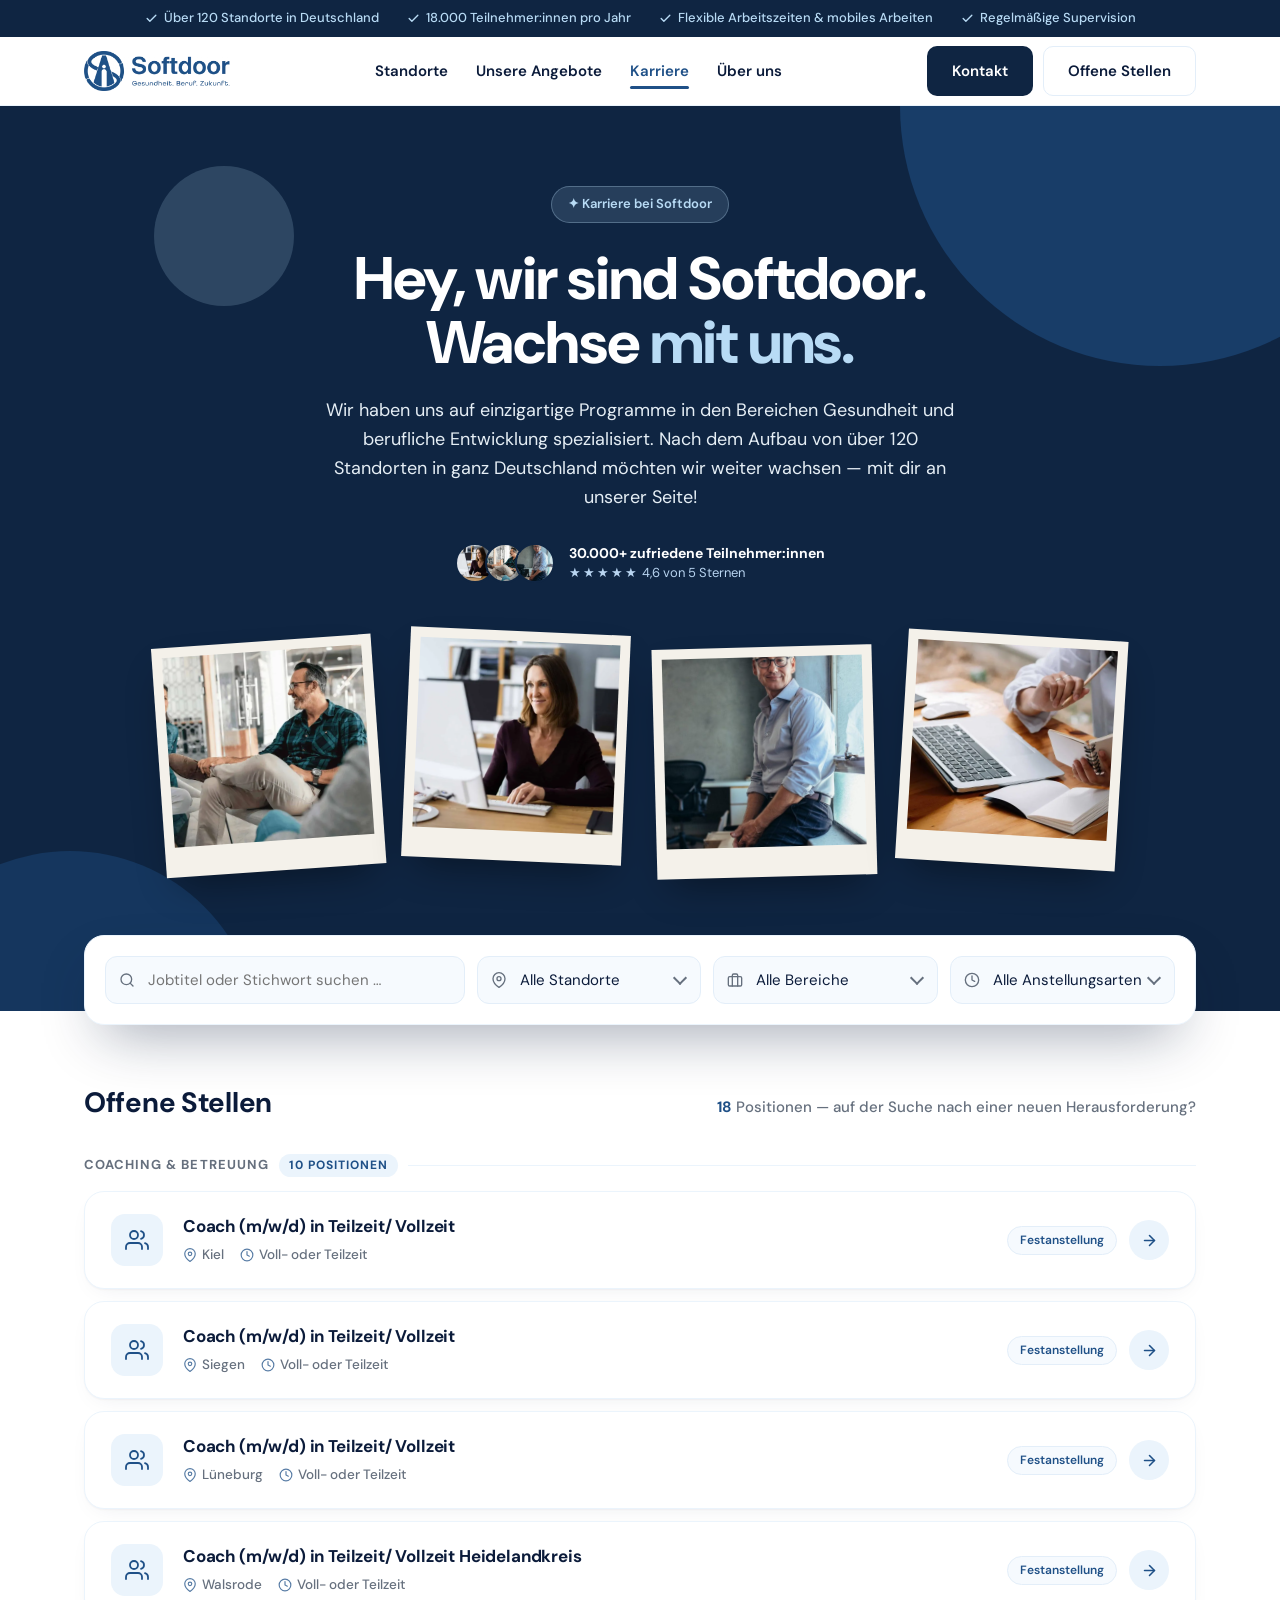
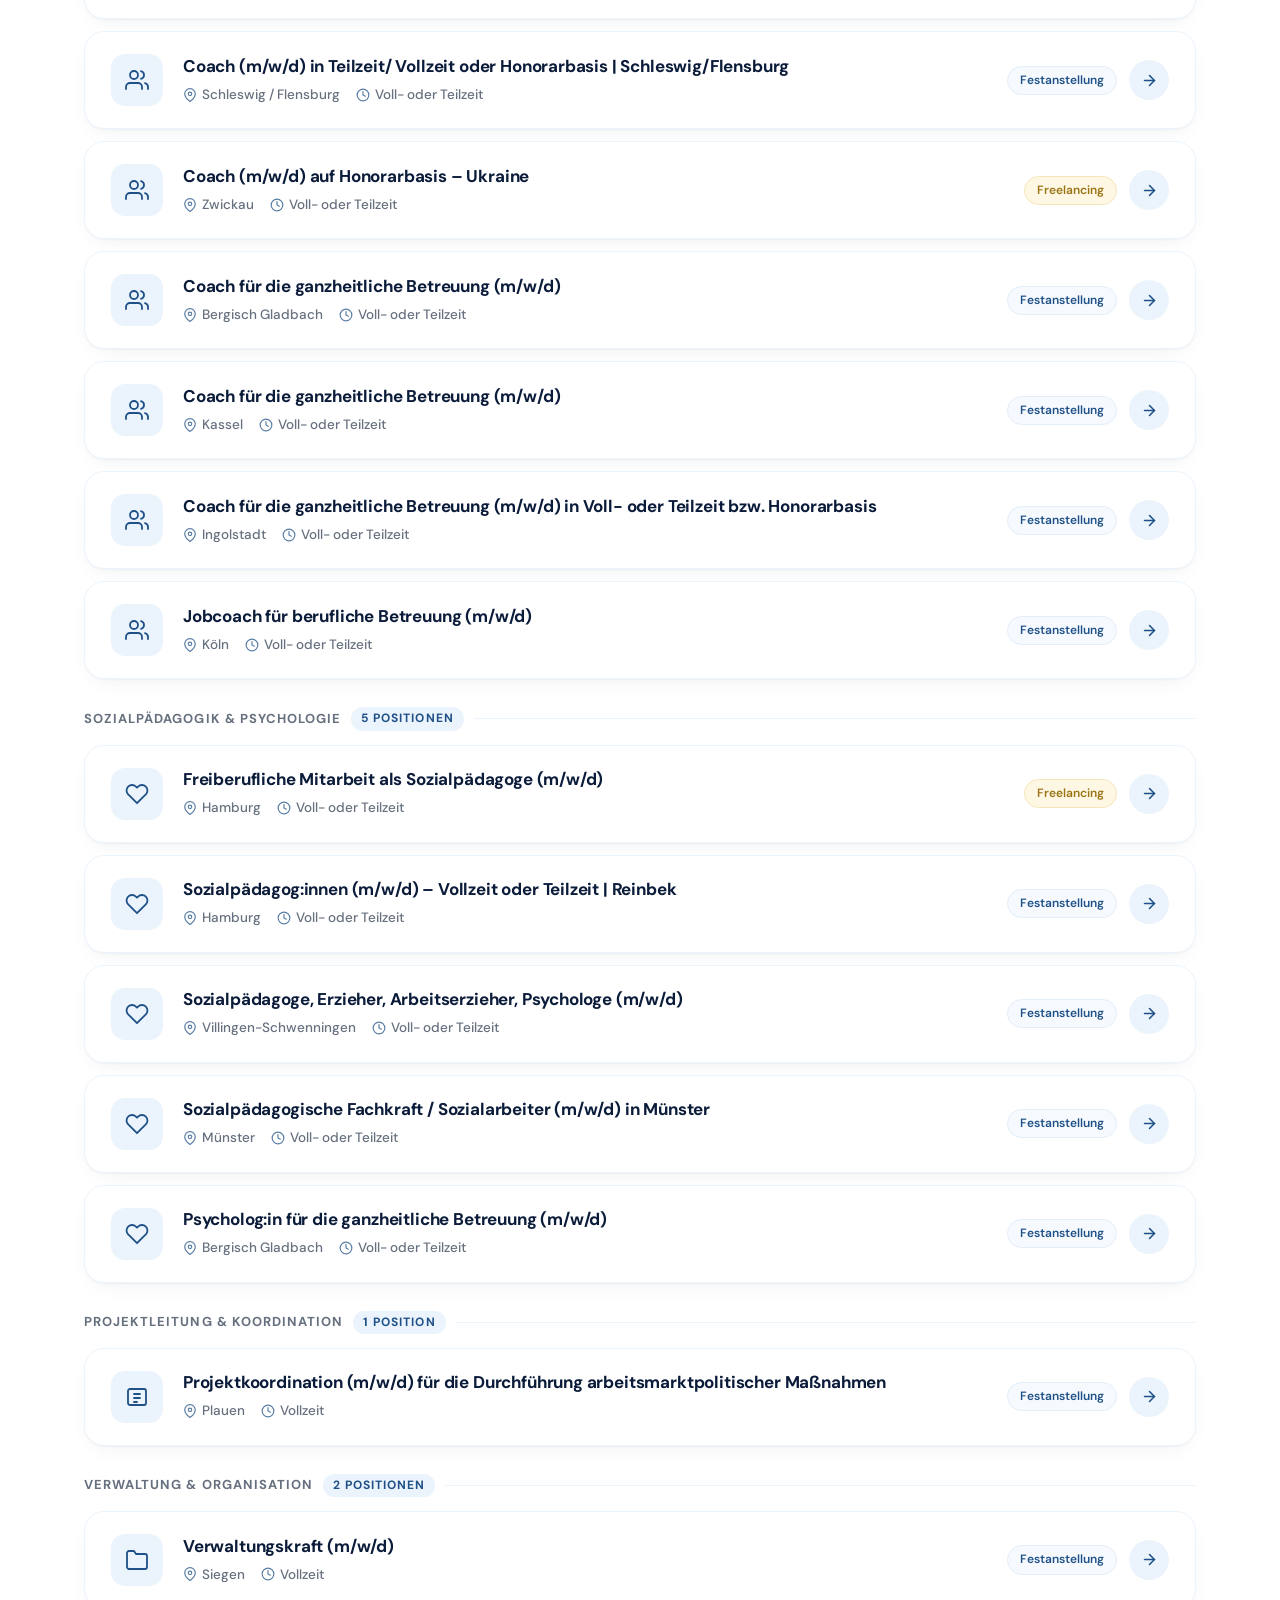
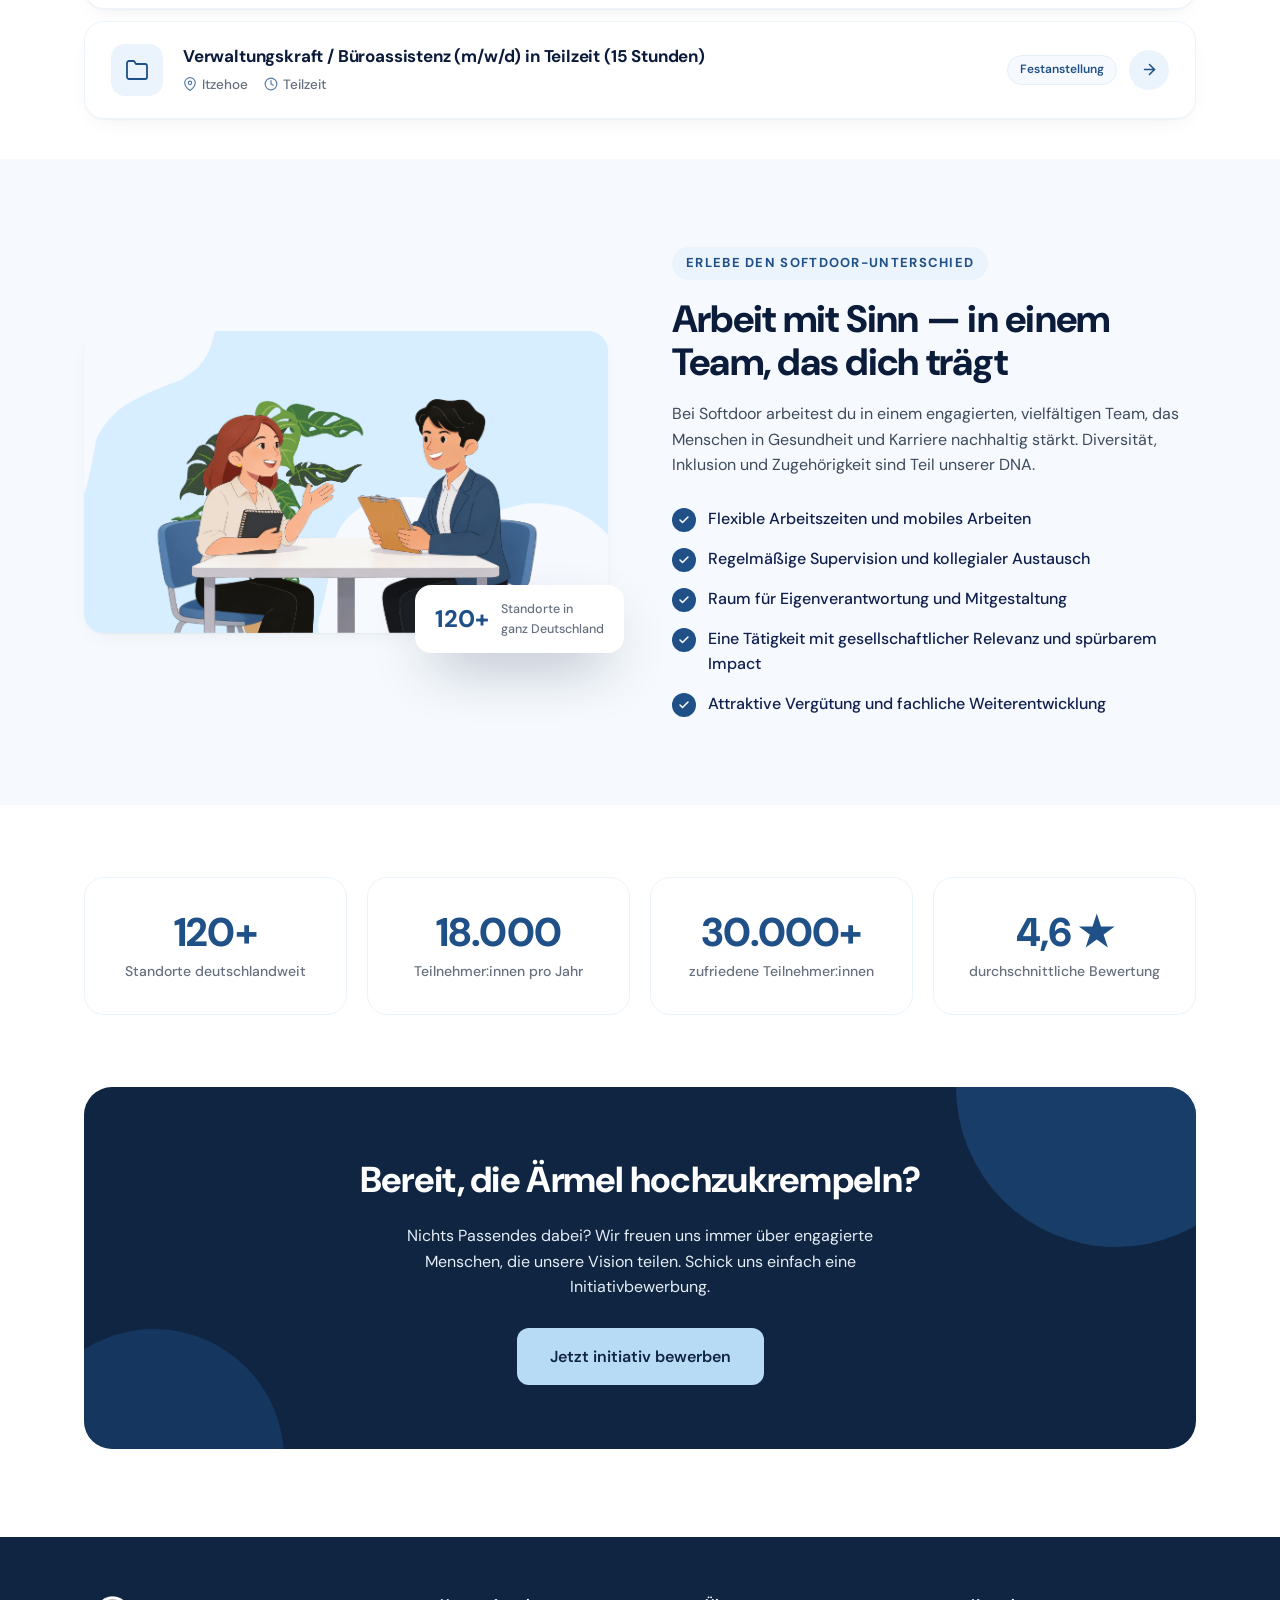
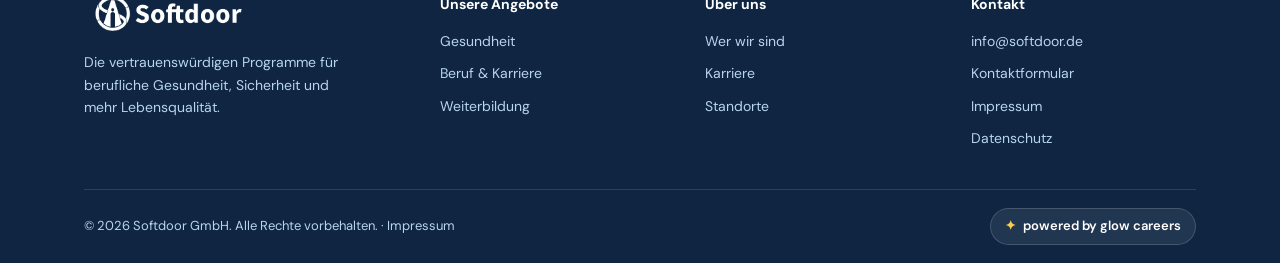
==== commit 15cafc0f: "Footer-Impressum: Impressum-Link neben Copyright-Zeile ergänzt Co-Authored-By: Claude Fable 5 <norep" ====
--- a/index.html
+++ b/index.html
@@ -191,7 +191,7 @@
         </div>
       </div>
       <div class="footer-bottom">
-        <span>© 2026 Softdoor GmbH. Alle Rechte vorbehalten.</span>
+        <span>© 2026 Softdoor GmbH. Alle Rechte vorbehalten. · <a href="#">Impressum</a></span>
         <span class="powered"><span class="spark">✦</span> powered by glow careers</span>
       </div>
     </div>
--- a/styles.css
+++ b/styles.css
@@ -428,6 +428,8 @@
 .footer ul { list-style: none; display: flex; flex-direction: column; gap: 10px; font-size: 14px; }
 .footer ul a { color: var(--accent); transition: color .2s; }
 .footer ul a:hover { color: #fff; }
+.footer-bottom a { color: var(--accent); transition: color .2s; }
+.footer-bottom a:hover { color: #fff; }
 .footer-bottom {
   border-top: 1px solid rgba(255,255,255,.12);
   padding: 18px 0;
